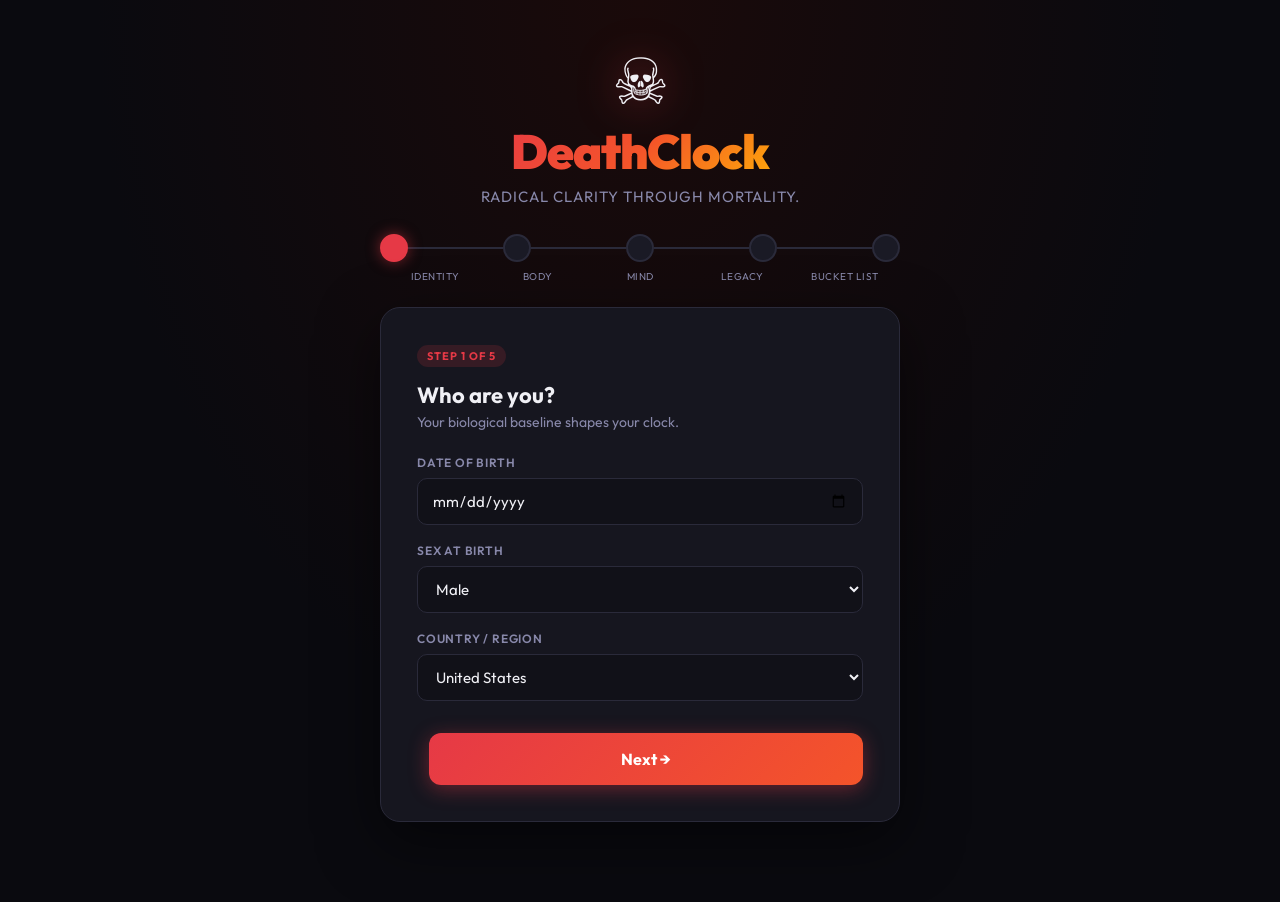
==== index.html @ e4535a63 "Initial commit" ====
<!DOCTYPE html>
<html lang="en">
<head>
  <meta charset="UTF-8" />
  <meta name="viewport" content="width=device-width, initial-scale=1.0" />
  <title>DeathClock — Make Every Moment Count</title>
  <meta name="description" content="A radical mortality tool that calculates your estimated lifespan, tracks your bucket list, and forces existential clarity through honest self-reflection." />
  <link rel="preconnect" href="https://fonts.googleapis.com" />
  <link href="https://fonts.googleapis.com/css2?family=Outfit:wght@300;400;600;700;900&family=JetBrains+Mono:wght@400;700&display=swap" rel="stylesheet" />
  <link rel="stylesheet" href="style.css?v=6" />
</head>
<body>

<!-- ONBOARDING -->
<div id="onboarding" class="screen active">
  <div class="onboard-wrap">
    <div class="logo-area">
      <span class="skull">☠</span>
      <h1>DeathClock</h1>
      <p class="tagline">Radical clarity through mortality.</p>
    </div>

    <!-- STEP INDICATOR -->
    <div class="step-indicator">
      <div class="step-track">
        <div class="step-dot active" id="dot-1"></div>
        <div class="step-line" id="line-1-2"></div>
        <div class="step-dot" id="dot-2"></div>
        <div class="step-line" id="line-2-3"></div>
        <div class="step-dot" id="dot-3"></div>
        <div class="step-line" id="line-3-4"></div>
        <div class="step-dot" id="dot-4"></div>
        <div class="step-line" id="line-4-5"></div>
        <div class="step-dot" id="dot-5"></div>
      </div>
      <div class="step-labels">
        <span>Identity</span>
        <span>Body</span>
        <span>Mind</span>
        <span>Legacy</span>
        <span>Bucket List</span>
      </div>
    </div>

    <!-- STEP 1: WHO ARE YOU -->
    <div class="card wizard-card active" id="step-1">
      <div class="step-badge">Step 1 of 5</div>
      <h2>Who are you?</h2>
      <p class="sub">Your biological baseline shapes your clock.</p>
      <div class="form-group">
        <label>Date of Birth</label>
        <input type="date" id="dob" />
      </div>
      <div class="form-group">
        <label>Sex at Birth</label>
        <select id="sex">
          <option value="male">Male</option>
          <option value="female">Female</option>
        </select>
      </div>
      <div class="form-group">
        <label>Country / Region</label>
        <select id="country">
          <option value="us">United States</option>
          <option value="uk">United Kingdom</option>
          <option value="canada">Canada</option>
          <option value="australia">Australia</option>
          <option value="japan">Japan</option>
          <option value="germany">Germany</option>
          <option value="france">France</option>
          <option value="brazil">Brazil</option>
          <option value="india">India</option>
          <option value="china">China</option>
          <option value="mexico">Mexico</option>
          <option value="other">Other / World Average</option>
        </select>
      </div>
      <div class="wizard-nav">
        <div></div>
        <button class="btn-primary btn-next" onclick="wizardNext(1)">Next →</button>
      </div>
    </div>

    <!-- STEP 2: YOUR BODY -->
    <div class="card wizard-card" id="step-2">
      <div class="step-badge">Step 2 of 5</div>
      <h2>Your body.</h2>
      <p class="sub">Be honest. No one is watching.</p>
      <div class="form-group">
        <label>Do you smoke?</label>
        <select id="smoke">
          <option value="0">Never / Quit 5+ years ago</option>
          <option value="1">Occasionally (social / vaping)</option>
          <option value="2">Daily (under 10 cigarettes)</option>
          <option value="3">Daily (10+ cigarettes)</option>
        </select>
      </div>
      <div class="form-group">
        <label>Alcohol consumption</label>
        <select id="alcohol">
          <option value="0">None / Rarely</option>
          <option value="1">Light (1–7 drinks/week)</option>
          <option value="2">Moderate (8–14 drinks/week)</option>
          <option value="3">Heavy (15+ drinks/week)</option>
        </select>
      </div>
      <div class="form-group">
        <label>Exercise frequency</label>
        <select id="exercise">
          <option value="3">Daily vigorous (cardio + weights)</option>
          <option value="2">4–5x/week</option>
          <option value="1">1–3x/week</option>
          <option value="0">Rarely / Sedentary</option>
        </select>
      </div>
      <div class="form-group">
        <label>Diet quality</label>
        <select id="diet">
          <option value="3">Excellent (whole foods, plant-rich, minimal processed)</option>
          <option value="2">Good (mostly healthy, some processed)</option>
          <option value="1">Mixed (convenience food regular)</option>
          <option value="0">Poor (fast food, high sugar, high sodium)</option>
        </select>
      </div>
      <div class="form-group">
        <label>Average sleep (hours/night)</label>
        <select id="sleep">
          <option value="2">7–9 hours (optimal)</option>
          <option value="1">6–7 hours</option>
          <option value="0">Under 6 hours (chronic)</option>
        </select>
      </div>
      <div class="form-group">
        <label>Body weight category</label>
        <select id="bmi">
          <option value="1">Healthy weight (BMI 18.5–24.9)</option>
          <option value="0">Underweight (BMI &lt; 18.5)</option>
          <option value="-1">Overweight (BMI 25–29.9)</option>
          <option value="-2">Obese (BMI 30–39.9)</option>
          <option value="-3">Severely obese (BMI 40+)</option>
        </select>
      </div>
      <div class="wizard-nav">
        <button class="btn-back" onclick="wizardBack(2)">← Back</button>
        <button class="btn-primary btn-next" onclick="wizardNext(2)">Next →</button>
      </div>
    </div>

    <!-- STEP 3: YOUR MIND -->
    <div class="card wizard-card" id="step-3">
      <div class="step-badge">Step 3 of 5</div>
      <h2>Your mind & environment.</h2>
      <p class="sub">Psychology shapes biology. Science backs this up.</p>
      <div class="form-group">
        <label>Chronic stress level</label>
        <select id="stress">
          <option value="2">Low — generally calm and in control</option>
          <option value="1">Moderate — stressed but managing</option>
          <option value="0">High — regularly overwhelmed</option>
        </select>
      </div>
      <div class="form-group">
        <label>Mental health</label>
        <select id="mentalhealth">
          <option value="2">Good — no significant issues</option>
          <option value="1">Mild — occasional anxiety or low mood</option>
          <option value="0">Struggling — chronic anxiety, depression, or PTSD</option>
        </select>
      </div>
      <div class="form-group">
        <label>Social connection strength</label>
        <select id="social">
          <option value="2">Strong — deep friendships &amp; community</option>
          <option value="1">Moderate — some close connections</option>
          <option value="0">Weak / Lonely — mostly isolated</option>
        </select>
      </div>
      <div class="form-group">
        <label>Job / daily life satisfaction</label>
        <select id="jobsat">
          <option value="2">High — meaningful work, energized</option>
          <option value="1">Moderate — tolerable but not thriving</option>
          <option value="0">Low — dreading most days</option>
        </select>
      </div>
      <div class="form-group">
        <label>Sense of purpose (Ikigai)</label>
        <select id="purpose">
          <option value="2">Clear — I know why I'm here</option>
          <option value="1">Emerging — still searching</option>
          <option value="0">Lost — unclear direction</option>
        </select>
      </div>
      <div class="wizard-nav">
        <button class="btn-back" onclick="wizardBack(3)">← Back</button>
        <button class="btn-primary btn-next" onclick="wizardNext(3)">Next →</button>
      </div>
    </div>

    <!-- STEP 4: YOUR LEGACY -->
    <div class="card wizard-card" id="step-4">
      <div class="step-badge">Step 4 of 5</div>
      <h2>Your legacy.</h2>
      <p class="sub">These answers shape how the clock speaks to you.</p>
      <div class="form-group">
        <label>Life philosophy</label>
        <select id="philosophy">
          <option value="stoic">Stoic — virtue and discipline over comfort</option>
          <option value="buddhist">Buddhist — impermanence, peace, non-attachment</option>
          <option value="existentialist">Existentialist — create your own meaning</option>
          <option value="faith">Faith-based — guided by spiritual belief</option>
          <option value="yolo">YOLO — live fully, no regrets</option>
          <option value="nihilist">Nihilist — nothing inherently matters, choose freely</option>
          <option value="humanist">Humanist — human flourishing, empathy, reason</option>
        </select>
      </div>
      <div class="form-group">
        <label>What do you want to be remembered for?</label>
        <textarea id="legacy-text" rows="2" placeholder="e.g. Being a great parent. Building something that outlasts me."></textarea>
      </div>
      <div class="form-group">
        <label>What would you most regret NOT doing?</label>
        <textarea id="regret-text" rows="2" placeholder="e.g. Never starting my own business. Not telling someone I loved them."></textarea>
      </div>
      <div class="form-group">
        <label>Who depends on you?</label>
        <select id="dependents">
          <option value="children">Children</option>
          <option value="partner">Partner / Spouse</option>
          <option value="parents">Aging parents</option>
          <option value="multiple">Multiple people</option>
          <option value="nobody">Nobody right now</option>
        </select>
      </div>
      <div class="wizard-nav">
        <button class="btn-back" onclick="wizardBack(4)">← Back</button>
        <button class="btn-primary btn-next" onclick="wizardNext(4)">Next →</button>
      </div>
    </div>

    <!-- STEP 5: BUCKET LIST -->
    <div class="card wizard-card" id="step-5">
      <div class="step-badge">Step 5 of 5</div>
      <h2>Your bucket list.</h2>
      <p class="sub">What absolutely must happen before you die?</p>
      <div class="bucket-input-row">
        <select id="bucket-cat-input">
          <option value="adventure">🏔 Adventure</option>
          <option value="relationships">❤️ Relationships</option>
          <option value="career">🚀 Career</option>
          <option value="creative">🎨 Creative</option>
          <option value="health">💪 Health</option>
          <option value="spiritual">🌿 Spiritual</option>
          <option value="travel">✈️ Travel</option>
          <option value="learning">📚 Learning</option>
        </select>
        <input type="text" id="bucket-input-onboard" placeholder="e.g. Hike the Appalachian Trail…" />
        <button class="btn-add" onclick="addBucketOnboard()">+ Add</button>
      </div>
      <div id="bucket-list-onboard" class="bucket-list-onboard"></div>
      <p class="bucket-hint">Add at least 1 item. You can add more later.</p>
      <div class="wizard-nav">
        <button class="btn-back" onclick="wizardBack(5)">← Back</button>
        <button class="btn-primary btn-launch" onclick="startClock()">Start My Clock ☠</button>
      </div>
    </div>

  </div>
</div>

<!-- MAIN APP -->
<div id="app" class="screen">
  <!-- NAV -->
  <nav class="navbar">
    <div class="nav-logo"><span class="skull-sm">☠</span> DeathClock</div>
    <div class="nav-links">
      <button class="nav-btn active" onclick="showTab('dashboard')" id="tab-dashboard">Dashboard</button>
      <button class="nav-btn" onclick="showTab('calendar')" id="tab-calendar">Life Calendar</button>
      <button class="nav-btn" onclick="showTab('goals-tab')" id="tab-goals-tab">Goals</button>
      <button class="nav-btn" onclick="showTab('bucket-tab')" id="tab-bucket-tab">Bucket List</button>
      <button class="nav-btn" onclick="showTab('habits')" id="tab-habits">Habits</button>
    </div>
    <button class="btn-reset" onclick="resetApp()">↺ Reset</button>
  </nav>

  <!-- DASHBOARD -->
  <div id="dashboard" class="tab-content active">
    <div class="hero-section">
      <div class="hero-text">
        <p class="hero-label">YOU HAVE APPROXIMATELY</p>
        <div class="countdown-grid">
          <div class="count-box"><span id="cd-years" class="count-num">--</span><span class="count-label">years</span></div>
          <div class="count-sep">:</div>
          <div class="count-box"><span id="cd-days" class="count-num">--</span><span class="count-label">days</span></div>
          <div class="count-sep">:</div>
          <div class="count-box"><span id="cd-hours" class="count-num">--</span><span class="count-label">hours</span></div>
          <div class="count-sep">:</div>
          <div class="count-box"><span id="cd-mins" class="count-num">--</span><span class="count-label">mins</span></div>
          <div class="count-sep">:</div>
          <div class="count-box"><span id="cd-secs" class="count-num red-pulse">--</span><span class="count-label">secs</span></div>
        </div>
        <p class="hero-sublabel">left to live.</p>
      </div>
      <div class="hero-stats">
        <div class="stat-card">
          <span class="stat-label">Est. Death Date</span>
          <span class="stat-val" id="death-date">—</span>
        </div>
        <div class="stat-card">
          <span class="stat-label">Life Lived</span>
          <span class="stat-val" id="life-pct">—</span>
        </div>
        <div class="stat-card">
          <span class="stat-label">Est. Lifespan</span>
          <span class="stat-val" id="lifespan-val">—</span>
        </div>
        <div class="stat-card">
          <span class="stat-label">Today is</span>
          <span class="stat-val" id="today-pct">—</span>
        </div>
      </div>
    </div>

    <!-- PHILOSOPHY CARD -->
    <div class="section philosophy-section">
      <div class="philosophy-card" id="philosophy-card">
        <div class="phi-icon" id="phi-icon">📿</div>
        <div class="phi-body">
          <div class="phi-label" id="phi-label">Your Philosophy</div>
          <blockquote class="phi-quote" id="phi-quote">"…"</blockquote>
          <div class="phi-author" id="phi-author">—</div>
        </div>
      </div>
    </div>

    <!-- URGENCY SECTION -->
    <div class="section">
      <h2 class="section-title">⚡ Today's Urgency</h2>
      <div class="urgency-bar-wrap">
        <div class="urgency-bar"><div class="urgency-fill" id="urgency-fill"></div></div>
        <span class="urgency-label" id="urgency-text">Life lived today</span>
      </div>
      <p class="urgency-msg" id="urgency-msg"></p>
    </div>

    <!-- REGRET RADAR -->
    <div class="section" id="regret-section" style="display:none">
      <h2 class="section-title">💭 What You'd Regret</h2>
      <div class="regret-card" id="regret-card"></div>
    </div>

    <!-- QUICK GOAL ADD -->
    <div class="section">
      <h2 class="section-title">🏆 Add a Life Goal</h2>
      <div class="task-input-row">
        <input type="text" id="dash-goal-input" placeholder="e.g. Write a novel, Travel to Japan..." />
        <button class="btn-add" onclick="addGoalFromDashboard()">+ Save to Goals</button>
      </div>
    </div>

    <!-- QUICK TASK -->
    <div class="section">
      <h2 class="section-title">🎯 Goal Alignment — Today's Tasks</h2>
      <div class="task-input-row">
        <input type="text" id="task-input" placeholder="Add a task..." />
        <button class="btn-add" onclick="addTask()">+ Add</button>
      </div>
      <div id="task-list"></div>
    </div>
  </div>

  <!-- LIFE CALENDAR -->
  <div id="calendar" class="tab-content">
    <div class="section">
      <h2 class="section-title">📅 Your Life in Weeks</h2>
      <p class="section-sub">Each square = 1 week of your life. <span class="leg-lived">■</span> Lived &nbsp; <span class="leg-left">■</span> Remaining</p>
      <div id="week-grid" class="week-grid"></div>
    </div>
  </div>

  <!-- GOALS -->
  <div id="goals-tab" class="tab-content">
    <div class="section">
      <h2 class="section-title">🏆 Your Life Goals</h2>
      <p class="section-sub">Use ▲▼ to prioritize. Goals are used to score your daily tasks.</p>
      <div class="task-input-row" style="margin-bottom:24px;">
        <input type="text" id="goal-input" placeholder="Add a new life goal (e.g. Build a business)..." />
        <button class="btn-add" onclick="addGoal()">+ Add</button>
      </div>
      <div id="goals-list" class="goals-list"></div>
    </div>
  </div>

  <!-- BUCKET LIST TAB -->
  <div id="bucket-tab" class="tab-content">
    <div class="section">
      <h2 class="section-title">🪣 Your Bucket List</h2>
      <p class="section-sub">The things that must happen before your clock runs out.</p>

      <!-- Bucket progress ring -->
      <div class="bucket-progress-wrap">
        <svg class="bucket-ring" viewBox="0 0 120 120" xmlns="http://www.w3.org/2000/svg">
          <circle class="ring-bg" cx="60" cy="60" r="50"/>
          <circle class="ring-fill" id="bucket-ring-fill" cx="60" cy="60" r="50" stroke-dasharray="314" stroke-dashoffset="314"/>
        </svg>
        <div class="bucket-ring-text">
          <span id="bucket-done-count">0</span>
          <span class="bucket-ring-denom" id="bucket-ring-denom">/ 0</span>
          <span class="bucket-ring-label">done</span>
        </div>
      </div>
      <p class="bucket-motivation" id="bucket-motivation"></p>

      <!-- Add new bucket item -->
      <div class="bucket-input-row" style="margin-bottom:24px;">
        <select id="bucket-cat-tab">
          <option value="adventure">🏔 Adventure</option>
          <option value="relationships">❤️ Relationships</option>
          <option value="career">🚀 Career</option>
          <option value="creative">🎨 Creative</option>
          <option value="health">💪 Health</option>
          <option value="spiritual">🌿 Spiritual</option>
          <option value="travel">✈️ Travel</option>
          <option value="learning">📚 Learning</option>
        </select>
        <input type="text" id="bucket-input-tab" placeholder="Add a bucket list item…" />
        <button class="btn-add" onclick="addBucketFromTab()">+ Add</button>
      </div>

      <div id="bucket-list-tab" class="bucket-grid"></div>
    </div>
  </div>

  <!-- HABITS -->
  <div id="habits" class="tab-content">
    <div class="section">
      <h2 class="section-title">⚗️ Habit Impact on Your Life</h2>
      <p class="section-sub">See how your daily choices add or steal days from your clock.</p>
      <div class="habits-grid" id="habits-grid"></div>
    </div>
  </div>
</div>

<script src="app.js?v=6"></script>
</body>
</html>
---- style.css ----
:root {
  --bg: #0a0a0f;
  --bg2: #111118;
  --bg3: #1a1a25;
  --card: #16161f;
  --border: #2a2a3a;
  --red: #e63946;
  --orange: #f4542a;
  --gold: #ffb703;
  --text: #f0f0f5;
  --muted: #8888aa;
  --green: #2fcc74;
  --blue: #4ecdc4;
  --font: 'Outfit', sans-serif;
  --mono: 'JetBrains Mono', monospace;
}

* { margin: 0; padding: 0; box-sizing: border-box; }

body {
  background: var(--bg);
  color: var(--text);
  font-family: var(--font);
  min-height: 100vh;
  overflow-x: hidden;
}

/* ── SCREENS ─────────────────────────────────────────────────────────────── */
.screen { display: none; }
.screen.active { display: block; }

/* ── ONBOARDING ──────────────────────────────────────────────────────────── */
.onboard-wrap {
  min-height: 100vh;
  display: flex;
  flex-direction: column;
  align-items: center;
  justify-content: flex-start;
  padding: 40px 20px 80px;
  background: radial-gradient(ellipse at top, #1a0a0a 0%, var(--bg) 60%);
}

.logo-area {
  text-align: center;
  margin-bottom: 28px;
}

.skull {
  font-size: 64px;
  display: block;
  animation: pulse 2s infinite;
  filter: drop-shadow(0 0 20px rgba(230,57,70,0.6));
}

@keyframes pulse {
  0%, 100% { transform: scale(1); }
  50% { transform: scale(1.08); }
}

.logo-area h1 {
  font-size: 48px;
  font-weight: 900;
  letter-spacing: -1px;
  background: linear-gradient(135deg, #e63946, #f4542a, #ffb703);
  -webkit-background-clip: text;
  -webkit-text-fill-color: transparent;
  background-clip: text;
}

.tagline {
  color: var(--muted);
  font-size: 15px;
  margin-top: 6px;
  letter-spacing: 1px;
  text-transform: uppercase;
}

/* ── STEP INDICATOR ──────────────────────────────────────────────────────── */
.step-indicator {
  width: 100%;
  max-width: 520px;
  margin-bottom: 24px;
}

.step-track {
  display: flex;
  align-items: center;
  justify-content: center;
  gap: 0;
}

.step-dot {
  width: 28px;
  height: 28px;
  border-radius: 50%;
  background: var(--bg3);
  border: 2px solid var(--border);
  transition: all 0.3s;
  position: relative;
  flex-shrink: 0;
}

.step-dot.active {
  background: var(--red);
  border-color: var(--red);
  box-shadow: 0 0 14px rgba(230,57,70,0.5);
}

.step-dot.done {
  background: var(--green);
  border-color: var(--green);
}

.step-dot.done::after {
  content: '✓';
  position: absolute;
  inset: 0;
  display: flex;
  align-items: center;
  justify-content: center;
  font-size: 12px;
  color: white;
  font-weight: 700;
}

.step-line {
  flex: 1;
  height: 2px;
  background: var(--border);
  transition: background 0.3s;
}

.step-line.done {
  background: var(--green);
}

.step-labels {
  display: flex;
  justify-content: space-between;
  margin-top: 8px;
  padding: 0 4px;
}

.step-labels span {
  font-size: 10px;
  color: var(--muted);
  text-transform: uppercase;
  letter-spacing: 0.5px;
  text-align: center;
  flex: 1;
}

/* ── WIZARD CARD ─────────────────────────────────────────────────────────── */
.wizard-card {
  display: none;
  background: var(--card);
  border: 1px solid var(--border);
  border-radius: 20px;
  padding: 36px;
  width: 100%;
  max-width: 520px;
  box-shadow: 0 20px 60px rgba(0,0,0,0.5);
  animation: none;
}

.wizard-card.active {
  display: block;
  animation: slideIn 0.35s cubic-bezier(0.22, 1, 0.36, 1);
}

.wizard-card.entering {
  animation: slideIn 0.35s cubic-bezier(0.22, 1, 0.36, 1);
}

.wizard-card.exit {
  animation: slideOut 0.3s ease forwards;
  pointer-events: none;
}

@keyframes slideIn {
  from { opacity: 0; transform: translateY(20px) scale(0.98); }
  to   { opacity: 1; transform: translateY(0)    scale(1); }
}

@keyframes slideOut {
  from { opacity: 1; transform: translateY(0); }
  to   { opacity: 0; transform: translateY(-10px); }
}

.step-badge {
  display: inline-block;
  background: rgba(230,57,70,0.15);
  color: var(--red);
  font-size: 11px;
  font-weight: 700;
  letter-spacing: 1px;
  text-transform: uppercase;
  padding: 4px 10px;
  border-radius: 20px;
  margin-bottom: 14px;
}

.card h2 { font-size: 22px; font-weight: 700; margin-bottom: 4px; }
.wizard-card h2 { font-size: 22px; font-weight: 700; margin-bottom: 4px; }
.sub { color: var(--muted); font-size: 14px; margin-bottom: 24px; }

.wizard-nav {
  display: flex;
  justify-content: space-between;
  align-items: center;
  margin-top: 24px;
  gap: 12px;
}

.btn-back {
  background: transparent;
  border: 1px solid var(--border);
  color: var(--muted);
  font-family: var(--font);
  font-size: 14px;
  font-weight: 600;
  padding: 12px 20px;
  border-radius: 12px;
  cursor: pointer;
  transition: all 0.2s;
}
.btn-back:hover { border-color: var(--text); color: var(--text); }

.btn-next, .btn-launch {
  flex: 1;
}

/* ── FORM ELEMENTS ───────────────────────────────────────────────────────── */
.form-group { margin-bottom: 18px; }
.form-group label {
  display: block;
  font-size: 12px;
  font-weight: 600;
  color: var(--muted);
  text-transform: uppercase;
  letter-spacing: 0.8px;
  margin-bottom: 8px;
}

.form-group input,
.form-group select,
.form-group textarea {
  width: 100%;
  background: var(--bg2);
  border: 1px solid var(--border);
  border-radius: 10px;
  color: var(--text);
  font-family: var(--font);
  font-size: 15px;
  padding: 12px 14px;
  outline: none;
  transition: border-color 0.2s;
}

.form-group input:focus,
.form-group select:focus,
.form-group textarea:focus {
  border-color: var(--red);
}

.form-group select option { background: var(--bg2); }
.form-group textarea { resize: vertical; }

.btn-primary {
  width: 100%;
  background: linear-gradient(135deg, var(--red), var(--orange));
  color: white;
  border: none;
  border-radius: 12px;
  font-family: var(--font);
  font-size: 16px;
  font-weight: 700;
  padding: 16px;
  cursor: pointer;
  margin-top: 8px;
  transition: transform 0.15s, box-shadow 0.15s;
  box-shadow: 0 4px 20px rgba(230,57,70,0.4);
}
.btn-primary:hover { transform: translateY(-2px); box-shadow: 0 8px 30px rgba(230,57,70,0.5); }

/* ── BUCKET INPUT (ONBOARDING) ───────────────────────────────────────────── */
.bucket-input-row {
  display: flex;
  gap: 8px;
  margin-bottom: 12px;
  flex-wrap: wrap;
}

.bucket-input-row select {
  background: var(--bg2);
  border: 1px solid var(--border);
  border-radius: 10px;
  color: var(--text);
  font-family: var(--font);
  font-size: 14px;
  padding: 10px 12px;
  outline: none;
  flex-shrink: 0;
}

.bucket-input-row input {
  flex: 1;
  background: var(--bg2);
  border: 1px solid var(--border);
  border-radius: 10px;
  color: var(--text);
  font-family: var(--font);
  font-size: 14px;
  padding: 10px 12px;
  outline: none;
  min-width: 160px;
  transition: border-color 0.2s;
}
.bucket-input-row input:focus { border-color: var(--red); }

.bucket-list-onboard {
  margin-bottom: 12px;
  display: flex;
  flex-direction: column;
  gap: 8px;
}

.bucket-onboard-item {
  display: flex;
  align-items: center;
  gap: 10px;
  background: var(--bg3);
  border: 1px solid var(--border);
  border-radius: 10px;
  padding: 10px 14px;
}

.bucket-cat-icon { font-size: 18px; flex-shrink: 0; }

.bucket-onboard-text {
  flex: 1;
  font-size: 14px;
}

.bucket-hint {
  font-size: 12px;
  color: var(--muted);
  margin-bottom: 8px;
}

/* ── NAVBAR ──────────────────────────────────────────────────────────────── */
.navbar {
  display: flex;
  align-items: center;
  gap: 8px;
  padding: 16px 28px;
  background: rgba(10,10,15,0.95);
  border-bottom: 1px solid var(--border);
  backdrop-filter: blur(12px);
  position: sticky;
  top: 0;
  z-index: 100;
  flex-wrap: wrap;
}

.nav-logo {
  font-size: 18px;
  font-weight: 900;
  background: linear-gradient(135deg, var(--red), var(--orange));
  -webkit-background-clip: text;
  -webkit-text-fill-color: transparent;
  background-clip: text;
  margin-right: 12px;
}

.skull-sm { font-size: 18px; }
.nav-links { display: flex; gap: 4px; flex: 1; flex-wrap: wrap; }

.nav-btn {
  background: transparent;
  border: none;
  color: var(--muted);
  font-family: var(--font);
  font-size: 14px;
  font-weight: 600;
  padding: 8px 16px;
  border-radius: 8px;
  cursor: pointer;
  transition: all 0.2s;
}
.nav-btn:hover { color: var(--text); background: var(--bg3); }
.nav-btn.active { color: var(--text); background: var(--bg3); border-bottom: 2px solid var(--red); }

.btn-reset {
  background: transparent;
  border: 1px solid var(--border);
  color: var(--muted);
  font-family: var(--font);
  font-size: 13px;
  padding: 6px 12px;
  border-radius: 8px;
  cursor: pointer;
  transition: all 0.2s;
}
.btn-reset:hover { border-color: var(--red); color: var(--red); }

/* ── TABS ────────────────────────────────────────────────────────────────── */
.tab-content { display: none; }
.tab-content.active { display: block; }

/* ── HERO ────────────────────────────────────────────────────────────────── */
.hero-section {
  padding: 48px 40px 32px;
  background: radial-gradient(ellipse at top center, #1a0508 0%, var(--bg) 60%);
  border-bottom: 1px solid var(--border);
  display: flex;
  flex-direction: column;
  align-items: center;
  text-align: center;
  gap: 32px;
}

.hero-label {
  font-size: 11px;
  letter-spacing: 3px;
  color: var(--muted);
  text-transform: uppercase;
  margin-bottom: 16px;
}

.countdown-grid {
  display: flex;
  align-items: center;
  gap: 8px;
  flex-wrap: wrap;
  justify-content: center;
}

.count-box {
  display: flex;
  flex-direction: column;
  align-items: center;
  background: var(--card);
  border: 1px solid var(--border);
  border-radius: 14px;
  padding: 16px 20px;
  min-width: 90px;
}

.count-num {
  font-family: var(--mono);
  font-size: 36px;
  font-weight: 700;
  color: var(--text);
  line-height: 1;
}

.count-num.red-pulse {
  color: var(--red);
  animation: redpulse 1s infinite;
}

@keyframes redpulse {
  0%, 100% { opacity: 1; }
  50% { opacity: 0.5; }
}

.count-label {
  font-size: 10px;
  color: var(--muted);
  text-transform: uppercase;
  letter-spacing: 1px;
  margin-top: 4px;
}

.count-sep {
  font-size: 32px;
  color: var(--border);
  font-weight: 300;
  align-self: flex-start;
  margin-top: 12px;
}

.hero-sublabel {
  font-size: 20px;
  color: var(--muted);
  margin-top: 12px;
}

.hero-stats {
  display: grid;
  grid-template-columns: repeat(2, 1fr);
  gap: 12px;
  width: 100%;
  max-width: 500px;
}

.stat-card {
  background: var(--card);
  border: 1px solid var(--border);
  border-radius: 12px;
  padding: 16px;
  display: flex;
  flex-direction: column;
  gap: 4px;
}

.stat-label { font-size: 11px; color: var(--muted); text-transform: uppercase; letter-spacing: 1px; }
.stat-val { font-size: 16px; font-weight: 700; color: var(--text); font-family: var(--mono); }

/* ── PHILOSOPHY CARD ─────────────────────────────────────────────────────── */
.philosophy-section {
  background: linear-gradient(135deg, rgba(22,22,31,0.8), rgba(10,10,15,0.9));
}

.philosophy-card {
  display: flex;
  gap: 20px;
  align-items: flex-start;
  background: var(--card);
  border: 1px solid var(--border);
  border-left: 4px solid var(--phi-color, var(--red));
  border-radius: 16px;
  padding: 24px 28px;
  transition: border-color 0.3s;
}

.phi-icon {
  font-size: 36px;
  flex-shrink: 0;
  line-height: 1;
  margin-top: 2px;
}

.phi-body {
  flex: 1;
}

.phi-label {
  font-size: 11px;
  font-weight: 700;
  text-transform: uppercase;
  letter-spacing: 1.5px;
  color: var(--phi-color, var(--red));
  margin-bottom: 10px;
}

.phi-quote {
  font-size: 17px;
  font-style: italic;
  color: var(--text);
  line-height: 1.6;
  margin-bottom: 10px;
  border: none;
  padding: 0;
}

.phi-author {
  font-size: 13px;
  color: var(--muted);
  font-weight: 600;
}

/* ── REGRET CARD ─────────────────────────────────────────────────────────── */
.regret-card {
  background: var(--bg3);
  border: 1px solid var(--border);
  border-left: 4px solid var(--gold);
  border-radius: 12px;
  padding: 20px 24px;
  font-size: 15px;
  font-style: italic;
  color: var(--text);
  line-height: 1.6;
  margin-top: 8px;
}

/* ── SECTIONS ────────────────────────────────────────────────────────────── */
.section {
  padding: 32px 40px;
  border-bottom: 1px solid var(--border);
}

.section-title {
  font-size: 18px;
  font-weight: 700;
  margin-bottom: 6px;
}

.section-sub {
  font-size: 13px;
  color: var(--muted);
  margin-bottom: 20px;
}

/* ── URGENCY BAR ─────────────────────────────────────────────────────────── */
.urgency-bar-wrap { margin: 16px 0 12px; }
.urgency-bar {
  background: var(--bg3);
  border-radius: 100px;
  height: 10px;
  overflow: hidden;
  margin-bottom: 6px;
}
.urgency-fill {
  height: 100%;
  background: linear-gradient(90deg, var(--red), var(--orange));
  border-radius: 100px;
  transition: width 1s;
}
.urgency-label { font-size: 12px; color: var(--muted); }
.urgency-msg {
  font-size: 15px;
  color: var(--text);
  background: var(--bg3);
  border-left: 3px solid var(--red);
  padding: 12px 16px;
  border-radius: 0 8px 8px 0;
  margin-top: 12px;
  font-style: italic;
  line-height: 1.5;
}

/* ── TASK INPUT ──────────────────────────────────────────────────────────── */
.task-input-row {
  display: flex;
  gap: 10px;
  margin-bottom: 16px;
}

.task-input-row input {
  flex: 1;
  background: var(--bg3);
  border: 1px solid var(--border);
  border-radius: 10px;
  color: var(--text);
  font-family: var(--font);
  font-size: 15px;
  padding: 12px 14px;
  outline: none;
  transition: border-color 0.2s;
}
.task-input-row input:focus { border-color: var(--red); }

.btn-add {
  background: linear-gradient(135deg, var(--red), var(--orange));
  border: none;
  color: white;
  font-family: var(--font);
  font-size: 14px;
  font-weight: 700;
  padding: 12px 20px;
  border-radius: 10px;
  cursor: pointer;
  white-space: nowrap;
  transition: transform 0.15s;
}
.btn-add:hover { transform: translateY(-1px); }

/* ── TASK LIST ───────────────────────────────────────────────────────────── */
.task-item {
  display: flex;
  align-items: center;
  gap: 12px;
  background: var(--card);
  border: 1px solid var(--border);
  border-radius: 10px;
  padding: 14px 16px;
  margin-bottom: 8px;
  transition: border-color 0.2s;
}
.task-item:hover { border-color: rgba(230,57,70,0.3); }

.task-check {
  width: 20px; height: 20px;
  border-radius: 6px;
  border: 2px solid var(--border);
  background: transparent;
  cursor: pointer;
  flex-shrink: 0;
  transition: all 0.15s;
  display: flex; align-items: center; justify-content: center;
  font-size: 12px;
}
.task-check.done { background: var(--green); border-color: var(--green); color: white; }

.task-text { flex: 1; font-size: 15px; }
.task-text.done { text-decoration: line-through; color: var(--muted); }

.task-score {
  font-size: 12px;
  font-weight: 700;
  padding: 4px 10px;
  border-radius: 20px;
  font-family: var(--mono);
}
.score-high { background: rgba(47,204,116,0.15); color: var(--green); }
.score-mid  { background: rgba(255,183,3,0.15);  color: var(--gold); }
.score-low  { background: rgba(230,57,70,0.15);  color: var(--red); }

.task-del {
  background: transparent;
  border: none;
  color: var(--muted);
  cursor: pointer;
  font-size: 16px;
  transition: color 0.2s;
}
.task-del:hover { color: var(--red); }

/* ── WEEK GRID ───────────────────────────────────────────────────────────── */
.week-grid {
  display: flex;
  flex-wrap: wrap;
  gap: 3px;
  margin-top: 8px;
}

.week-cell {
  width: 10px; height: 10px;
  border-radius: 2px;
  transition: transform 0.1s;
}
.week-cell:hover { transform: scale(1.5); }
.week-cell.lived { background: var(--red); }
.week-cell.left  { background: var(--bg3); border: 1px solid var(--border); }
.week-cell.now   { background: var(--gold); box-shadow: 0 0 6px var(--gold); }

.leg-lived { color: var(--red); }
.leg-left  { color: var(--muted); }

/* ── GOALS ───────────────────────────────────────────────────────────────── */
.goals-list { margin-bottom: 20px; }
.goal-item {
  display: flex;
  align-items: center;
  gap: 12px;
  background: var(--card);
  border: 1px solid var(--border);
  border-radius: 12px;
  padding: 16px 18px;
  margin-bottom: 10px;
}
.goal-emoji { font-size: 24px; }
.goal-text  { flex: 1; font-size: 15px; font-weight: 600; }
.goal-rank  { font-family: var(--mono); font-size: 12px; font-weight: 700; color: var(--red); min-width: 24px; }

.goal-priority-btns { display: flex; flex-direction: column; gap: 2px; margin-left: auto; }

.priority-btn {
  background: transparent;
  border: 1px solid var(--border);
  color: var(--muted);
  border-radius: 4px;
  font-size: 9px;
  width: 22px; height: 18px;
  cursor: pointer;
  transition: all 0.15s;
  line-height: 1;
}
.priority-btn:hover:not(:disabled) { border-color: var(--red); color: var(--red); }
.priority-btn:disabled { opacity: 0.25; cursor: default; }

.goal-del {
  background: transparent; border: none; color: var(--muted);
  cursor: pointer; font-size: 16px; transition: color 0.2s; margin-left: 8px;
}
.goal-del:hover { color: var(--red); }

/* ── PRIORITY BADGE ──────────────────────────────────────────────────────── */
.priority-badge {
  border: none; border-radius: 20px; font-size: 12px; font-weight: 700;
  padding: 5px 12px; cursor: pointer; transition: all 0.15s; white-space: nowrap;
}
.pri-badge-high { background: rgba(47,204,116,0.2); color: #2fcc74; }
.pri-badge-high:hover { background: rgba(47,204,116,0.35); }
.pri-badge-med  { background: rgba(255,183,3,0.2);  color: #ffb703; }
.pri-badge-med:hover  { background: rgba(255,183,3,0.35); }
.pri-badge-low  { background: rgba(230,57,70,0.2);  color: #e63946; }
.pri-badge-low:hover  { background: rgba(230,57,70,0.35); }

/* ── PRIORITY DROPDOWN ───────────────────────────────────────────────────── */
.priority-dropdown {
  position: absolute; top: calc(100% + 6px); right: 0;
  background: var(--bg3); border: 1px solid var(--border);
  border-radius: 12px; padding: 6px; z-index: 200;
  display: flex; flex-direction: column; gap: 4px;
  box-shadow: 0 8px 24px rgba(0,0,0,0.5); min-width: 130px;
}
.pri-option {
  border: 1px solid transparent; border-radius: 8px;
  font-family: var(--font); font-size: 13px; font-weight: 700;
  padding: 8px 14px; cursor: pointer; text-align: left;
  transition: all 0.15s; background: transparent;
}
.pri-option.pri-high { color: #2fcc74; }
.pri-option.pri-high:hover, .pri-option.pri-high.selected { background: rgba(47,204,116,0.2); border-color: rgba(47,204,116,0.4); }
.pri-option.pri-med  { color: #ffb703; }
.pri-option.pri-med:hover, .pri-option.pri-med.selected  { background: rgba(255,183,3,0.2); border-color: rgba(255,183,3,0.4); }
.pri-option.pri-low  { color: #e63946; }
.pri-option.pri-low:hover, .pri-option.pri-low.selected  { background: rgba(230,57,70,0.2); border-color: rgba(230,57,70,0.4); }

/* Goals tab flash */
@keyframes navFlash {
  0%   { background: rgba(47,204,116,0.3); color: #2fcc74; }
  100% { background: var(--bg3); color: var(--text); }
}
.nav-btn.flash { animation: navFlash 0.7s ease-out forwards; }

/* ── BUCKET LIST TAB ─────────────────────────────────────────────────────── */
.bucket-progress-wrap {
  display: flex;
  flex-direction: column;
  align-items: center;
  margin-bottom: 12px;
  position: relative;
}

.bucket-ring {
  width: 120px;
  height: 120px;
  transform: rotate(-90deg);
}

.ring-bg {
  fill: none;
  stroke: var(--bg3);
  stroke-width: 10;
}

.ring-fill {
  fill: none;
  stroke: var(--green);
  stroke-width: 10;
  stroke-linecap: round;
  transition: stroke-dashoffset 0.6s cubic-bezier(0.4, 0, 0.2, 1);
}

.bucket-ring-text {
  position: absolute;
  top: 50%;
  left: 50%;
  transform: translate(-50%, -50%);
  text-align: center;
  display: flex;
  flex-direction: column;
  align-items: center;
  line-height: 1.2;
}

.bucket-ring-text span:first-child {
  font-family: var(--mono);
  font-size: 28px;
  font-weight: 700;
  color: var(--green);
  line-height: 1;
}

.bucket-ring-denom {
  font-family: var(--mono);
  font-size: 14px !important;
  color: var(--muted) !important;
}

.bucket-ring-label {
  font-size: 10px !important;
  color: var(--muted) !important;
  text-transform: uppercase;
  letter-spacing: 1px;
}

.bucket-motivation {
  font-size: 14px;
  color: var(--muted);
  font-style: italic;
  text-align: center;
  margin-bottom: 24px;
  margin-top: 4px;
}

.bucket-grid {
  display: grid;
  grid-template-columns: repeat(auto-fill, minmax(240px, 1fr));
  gap: 16px;
  margin-top: 8px;
}

.bucket-card {
  background: var(--card);
  border: 1px solid var(--border);
  border-radius: 16px;
  padding: 20px;
  display: flex;
  flex-direction: column;
  gap: 12px;
  transition: border-color 0.2s, transform 0.2s;
}
.bucket-card:hover { border-color: rgba(230,57,70,0.35); transform: translateY(-2px); }
.bucket-card.done  { border-color: rgba(47,204,116,0.4); opacity: 0.75; }

.bucket-card-top {
  display: flex;
  align-items: center;
  gap: 8px;
}

.bucket-cat-icon-lg { font-size: 24px; }

.bucket-cat-name {
  flex: 1;
  font-size: 11px;
  text-transform: uppercase;
  letter-spacing: 1px;
  color: var(--muted);
  font-weight: 600;
}

.bucket-card-text {
  font-size: 15px;
  font-weight: 600;
  line-height: 1.4;
  color: var(--text);
}
.done-text { text-decoration: line-through; color: var(--muted); }

.bucket-toggle {
  background: var(--bg3);
  border: 1px solid var(--border);
  border-radius: 8px;
  color: var(--text);
  font-family: var(--font);
  font-size: 13px;
  padding: 8px 12px;
  cursor: pointer;
  transition: all 0.2s;
  margin-top: auto;
}
.bucket-toggle:hover { border-color: var(--green); color: var(--green); }
.bucket-toggle.active { background: rgba(47,204,116,0.15); border-color: var(--green); color: var(--green); }

/* ── HABITS GRID ─────────────────────────────────────────────────────────── */
.habits-grid {
  display: grid;
  grid-template-columns: repeat(auto-fill, minmax(260px, 1fr));
  gap: 16px;
  margin-top: 8px;
}

.habit-banner {
  grid-column: 1 / -1;
  font-size: 15px;
  font-weight: 700;
  padding: 12px 20px;
  border-radius: 12px;
  margin-bottom: 4px;
}

.habit-banner-neutral {
  grid-column: 1 / -1;
  font-size: 13px;
  color: var(--muted);
  padding: 4px 0;
  margin-bottom: 4px;
}

.habit-card {
  background: var(--card);
  border: 1px solid var(--border);
  border-radius: 14px;
  padding: 20px;
  display: flex;
  flex-direction: column;
  gap: 10px;
  transition: border-color 0.2s, transform 0.2s;
}
.habit-card:hover { border-color: rgba(230,57,70,0.3); transform: translateY(-1px); }
.habit-card.habit-active { border-color: rgba(47,204,116,0.4); }

.habit-icon { font-size: 28px; }
.habit-name { font-size: 15px; font-weight: 700; }
.habit-desc { font-size: 13px; color: var(--muted); line-height: 1.5; }

.habit-impact {
  font-family: var(--mono);
  font-size: 13px;
  font-weight: 700;
  padding: 6px 12px;
  border-radius: 20px;
  display: inline-block;
  width: fit-content;
}
.impact-pos { background: rgba(47,204,116,0.15); color: var(--green); }
.impact-neg { background: rgba(230,57,70,0.15); color: var(--red); }

.habit-toggle {
  background: var(--bg3);
  border: 1px solid var(--border);
  border-radius: 8px;
  color: var(--text);
  font-family: var(--font);
  font-size: 13px;
  padding: 8px 12px;
  cursor: pointer;
  transition: all 0.2s;
}
.habit-toggle:hover { border-color: var(--red); color: var(--red); }
.habit-toggle.active { background: rgba(47,204,116,0.15); border-color: var(--green); color: var(--green); }

/* ── RESPONSIVE ──────────────────────────────────────────────────────────── */
@media (max-width: 600px) {
  .hero-section  { padding: 32px 20px 24px; }
  .section       { padding: 24px 20px; }
  .navbar        { padding: 12px 16px; }
  .nav-links     { gap: 2px; }
  .nav-btn       { font-size: 12px; padding: 6px 10px; }
  .count-num     { font-size: 26px; }
  .count-box     { min-width: 66px; padding: 12px 10px; }
  .hero-stats    { grid-template-columns: 1fr 1fr; }
  .philosophy-card { flex-direction: column; gap: 12px; }
  .step-labels span { font-size: 9px; }
  .bucket-input-row { flex-direction: column; }
  .wizard-card   { padding: 24px 20px; }
}
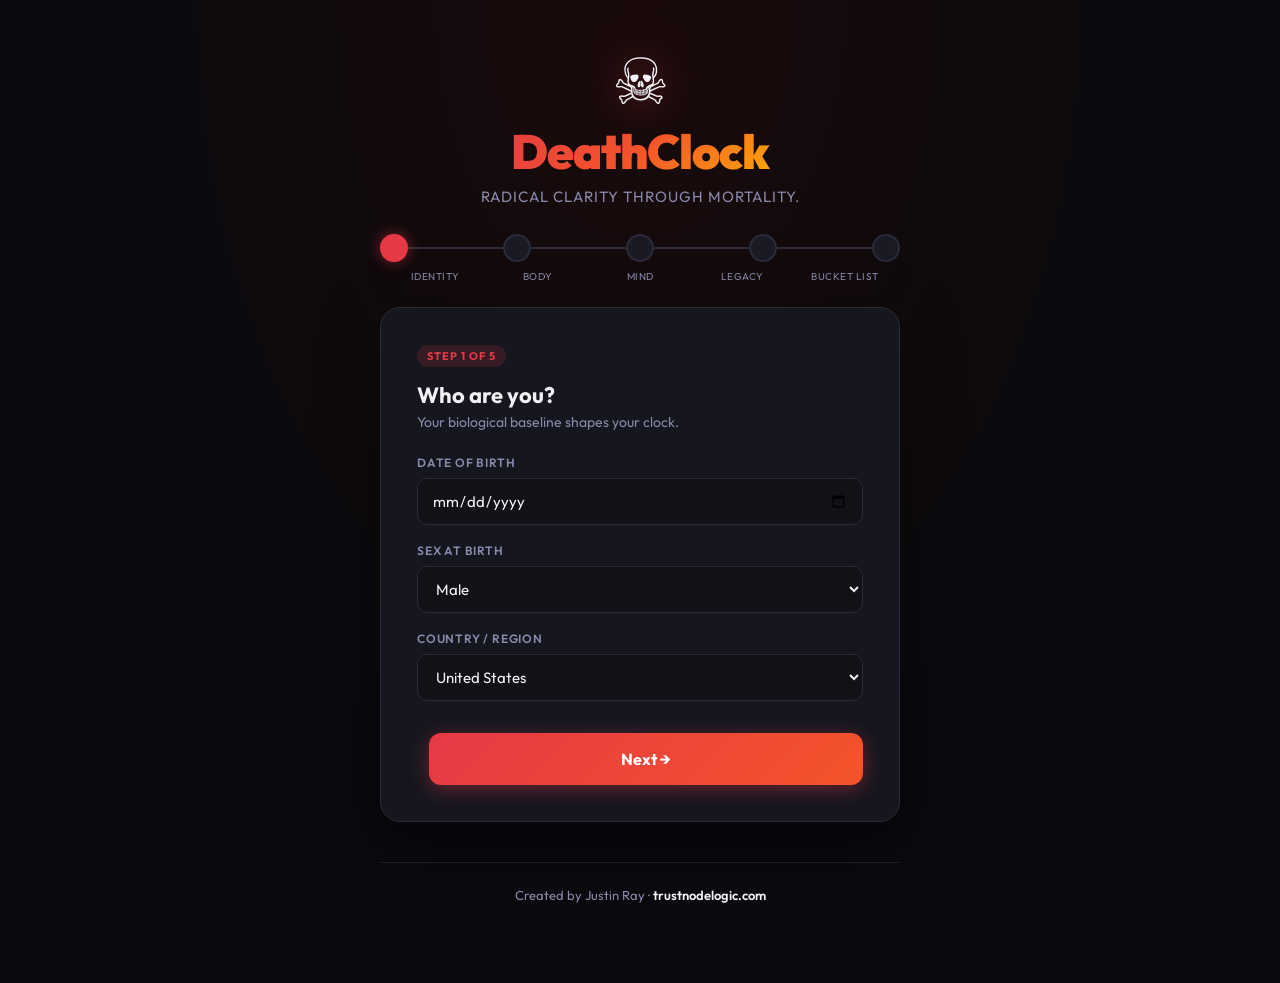
==== commit 37219d25: "footer footer added" ====
--- a/index.html
+++ b/index.html
@@ -265,6 +265,13 @@
       </div>
     </div>
 
+    <!-- ONBOARDING FOOTER -->
+    <footer class="app-footer">
+      <div class="footer-content">
+        <p>Created by Justin Ray · <a href="https://trustnodelogic.com" target="_blank" rel="noopener noreferrer" class="footer-link">trustnodelogic.com</a></p>
+      </div>
+    </footer>
+
   </div>
 </div>
 
@@ -439,6 +446,14 @@
       <div class="habits-grid" id="habits-grid"></div>
     </div>
   </div>
+
+  <!-- APP FOOTER -->
+  <footer class="app-footer">
+    <div class="footer-content">
+      <p>Created by Justin Ray · <a href="https://trustnodelogic.com" target="_blank" rel="noopener noreferrer" class="footer-link">trustnodelogic.com</a></p>
+      <p class="footer-sub">Radical clarity through mortality.</p>
+    </div>
+  </footer>
 </div>
 
 <script src="app.js?v=6"></script>
--- a/style.css
+++ b/style.css
@@ -1021,3 +1021,48 @@
   .bucket-input-row { flex-direction: column; }
   .wizard-card   { padding: 24px 20px; }
 }
+
+/* ── FOOTER ──────────────────────────────────────────────────────────────── */
+.app-footer {
+  padding: 36px 20px;
+  text-align: center;
+  border-top: 1px solid var(--border);
+  background: var(--bg2);
+  color: var(--muted);
+  font-size: 13px;
+  margin-top: 40px;
+  width: 100%;
+}
+
+.onboard-wrap .app-footer {
+  margin-top: 40px;
+  background: transparent;
+  border-top: 1px solid rgba(255, 255, 255, 0.08);
+  max-width: 520px;
+  padding: 24px 16px 0;
+}
+
+.footer-content {
+  display: flex;
+  flex-direction: column;
+  align-items: center;
+  gap: 8px;
+}
+
+.footer-link {
+  color: var(--text);
+  text-decoration: none;
+  font-weight: 600;
+  transition: color 0.2s ease, text-decoration-color 0.2s ease;
+}
+
+.footer-link:hover {
+  color: var(--red);
+  text-decoration: underline;
+}
+
+.footer-sub {
+  font-size: 11px;
+  color: var(--muted);
+  letter-spacing: 0.5px;
+}
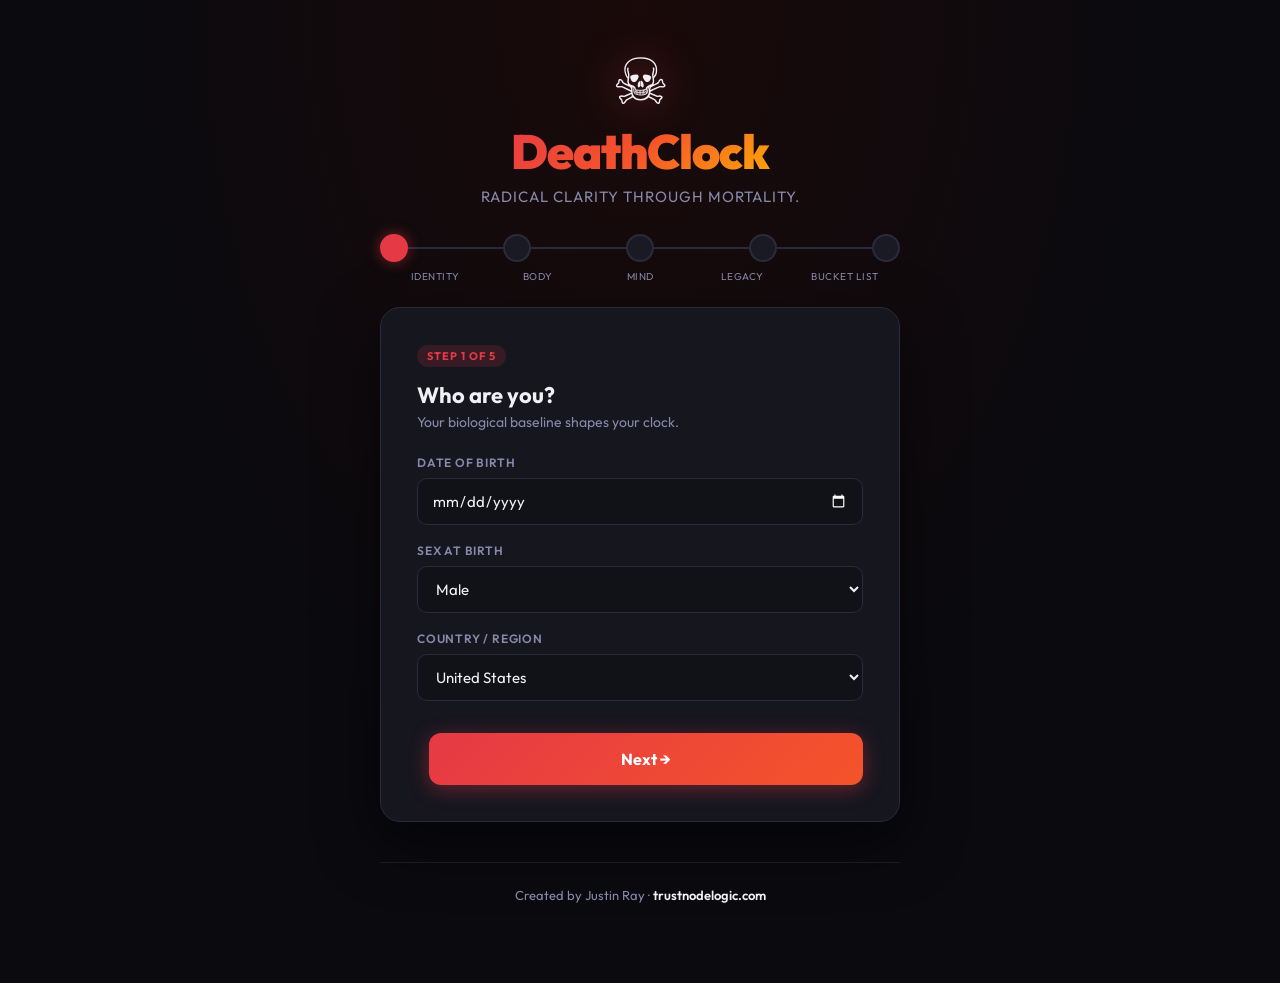
==== commit 704d704b: "Add rich JSON-LD schema markup, robots directives, favicons, and SEO metadata" ====
--- a/index.html
+++ b/index.html
@@ -5,6 +5,136 @@
   <meta name="viewport" content="width=device-width, initial-scale=1.0" />
   <title>DeathClock — Make Every Moment Count</title>
   <meta name="description" content="A radical mortality tool that calculates your estimated lifespan, tracks your bucket list, and forces existential clarity through honest self-reflection." />
+  <meta name="keywords" content="DeathClock, Death Clock, Mortality Calculator, Lifespan Estimator, Memento Mori, Life Expectancy Calculator, Life in Weeks, 4000 Weeks Calendar, Habit Impact Simulator, Bucket List Tracker, Existential Productivity, Stoic Philosophy, Justin Ray, Trust Node Logic, Free Web App" />
+  <meta name="author" content="Justin Ray" />
+  <meta name="robots" content="index, follow, max-image-preview:large, max-snippet:-1, max-video-preview:-1" />
+  <meta name="googlebot" content="index, follow, max-snippet:-1, max-image-preview:large, max-video-preview:-1" />
+  <meta name="theme-color" content="#07070a" />
+  <meta name="color-scheme" content="dark" />
+  <meta name="application-name" content="DeathClock" />
+  <meta name="apple-mobile-web-app-title" content="DeathClock" />
+  <meta name="apple-mobile-web-app-capable" content="yes" />
+  <meta name="apple-mobile-web-app-status-bar-style" content="black-translucent" />
+  <link rel="canonical" href="https://trustnodelogic.com/deathclock/" />
+
+  <!-- Icons / Favicons for SERP and Browsers -->
+  <link rel="icon" type="image/svg+xml" href="favicon.svg" />
+  <link rel="icon" type="image/png" sizes="48x48" href="favicon.png" />
+  <link rel="apple-touch-icon" sizes="180x180" href="apple-touch-icon.png" />
+
+  <!-- Open Graph / Facebook -->
+  <meta property="og:type" content="website" />
+  <meta property="og:title" content="DeathClock — Make Every Moment Count" />
+  <meta property="og:description" content="A radical mortality tool that calculates your estimated lifespan, tracks your bucket list, and forces existential clarity through honest self-reflection." />
+  <meta property="og:url" content="https://trustnodelogic.com/deathclock/" />
+  <meta property="og:site_name" content="Trust Node Logic" />
+  <meta property="og:locale" content="en_US" />
+  <meta property="og:image" content="https://trustnodelogic.com/deathclock/social-card.png" />
+  <meta property="og:image:secure_url" content="https://trustnodelogic.com/deathclock/social-card.png" />
+  <meta property="og:image:type" content="image/png" />
+  <meta property="og:image:width" content="1200" />
+  <meta property="og:image:height" content="630" />
+  <meta property="og:image:alt" content="DeathClock social card preview — A clock dial with a stylized vector skull in the center on a dark background, illustrating life countdown and mortality metrics." />
+
+  <!-- Twitter Card -->
+  <meta name="twitter:card" content="summary_large_image" />
+  <meta name="twitter:title" content="DeathClock — Make Every Moment Count" />
+  <meta name="twitter:description" content="A radical mortality tool that calculates your estimated lifespan, tracks your bucket list, and forces existential clarity through honest self-reflection." />
+  <meta name="twitter:image" content="https://trustnodelogic.com/deathclock/social-card.png" />
+  <meta name="twitter:image:alt" content="DeathClock social card preview — A clock dial with a stylized vector skull in the center on a dark background, illustrating life countdown and mortality metrics." />
+
+  <!-- Structured Data / JSON-LD (Rich Results for WebApplication, Creator, Publisher, & Breadcrumbs) -->
+  <script type="application/ld+json">
+  {
+    "@context": "https://schema.org",
+    "@graph": [
+      {
+        "@type": ["WebApplication", "SoftwareApplication"],
+        "@id": "https://trustnodelogic.com/deathclock/#webapp",
+        "name": "DeathClock",
+        "alternateName": [
+          "Death Clock",
+          "Memento Mori Life Calculator",
+          "Actuarial Mortality Estimator"
+        ],
+        "url": "https://trustnodelogic.com/deathclock/",
+        "image": "https://trustnodelogic.com/deathclock/social-card.png",
+        "screenshot": "https://trustnodelogic.com/deathclock/social-card.png",
+        "description": "A radical mortality tool and existential productivity app that calculates your estimated lifespan, visualizes your life in weeks, tracks bucket lists, and aligns daily habits with mortality.",
+        "applicationCategory": "HealthApplication, ProductivityApplication, LifestyleApplication",
+        "operatingSystem": "All",
+        "browserRequirements": "Requires JavaScript. Requires HTML5.",
+        "softwareVersion": "1.2.0",
+        "isAccessibleForFree": true,
+        "offers": {
+          "@type": "Offer",
+          "price": "0",
+          "priceCurrency": "USD",
+          "availability": "https://schema.org/InStock",
+          "category": "Free Web Application"
+        },
+        "author": {
+          "@type": "Person",
+          "@id": "https://trustnodelogic.com/#justin-ray",
+          "name": "Justin Ray",
+          "url": "https://trustnodelogic.com",
+          "jobTitle": "Creator & Software Engineer"
+        },
+        "creator": {
+          "@type": "Person",
+          "@id": "https://trustnodelogic.com/#justin-ray"
+        },
+        "publisher": {
+          "@type": "Organization",
+          "@id": "https://trustnodelogic.com/#organization",
+          "name": "Trust Node Logic",
+          "url": "https://trustnodelogic.com",
+          "logo": {
+            "@type": "ImageObject",
+            "url": "https://trustnodelogic.com/deathclock/apple-touch-icon.png"
+          }
+        },
+        "featureList": [
+          "Multi-factor actuarial lifespan calculation engine based on demographic and lifestyle baselines",
+          "Real-time countdown timer tracking remaining years, days, hours, minutes, and seconds",
+          "Visual Life in Weeks calendar grid representing a human lifetime in 4,000 weeks",
+          "Goal-aligned task scoring engine grading daily tasks as High, Mid, or Low existential alignment",
+          "Categorized bucket list tracker across 8 lifetime domains with circular progress visualizer",
+          "Interactive habit impact simulator dynamically shifting estimated death date in real time",
+          "100% client-side privacy architecture with zero tracking, cookies, or remote data storage"
+        ],
+        "keywords": "DeathClock, Death Clock, Mortality Calculator, Lifespan Estimator, Memento Mori, Life in Weeks, 4000 Weeks, Actuarial Life Expectancy, Bucket List Tracker, Habit Impact Simulator, Existential Productivity, Justin Ray, Trust Node Logic, Free Web App"
+      },
+      {
+        "@type": "WebSite",
+        "@id": "https://trustnodelogic.com/#website",
+        "url": "https://trustnodelogic.com",
+        "name": "Trust Node Logic",
+        "publisher": {
+          "@id": "https://trustnodelogic.com/#organization"
+        }
+      },
+      {
+        "@type": "BreadcrumbList",
+        "itemListElement": [
+          {
+            "@type": "ListItem",
+            "position": 1,
+            "name": "Trust Node Logic",
+            "item": "https://trustnodelogic.com"
+          },
+          {
+            "@type": "ListItem",
+            "position": 2,
+            "name": "DeathClock",
+            "item": "https://trustnodelogic.com/deathclock/"
+          }
+        ]
+      }
+    ]
+  }
+  </script>
+
   <link rel="preconnect" href="https://fonts.googleapis.com" />
   <link href="https://fonts.googleapis.com/css2?family=Outfit:wght@300;400;600;700;900&family=JetBrains+Mono:wght@400;700&display=swap" rel="stylesheet" />
   <link rel="stylesheet" href="style.css?v=6" />
